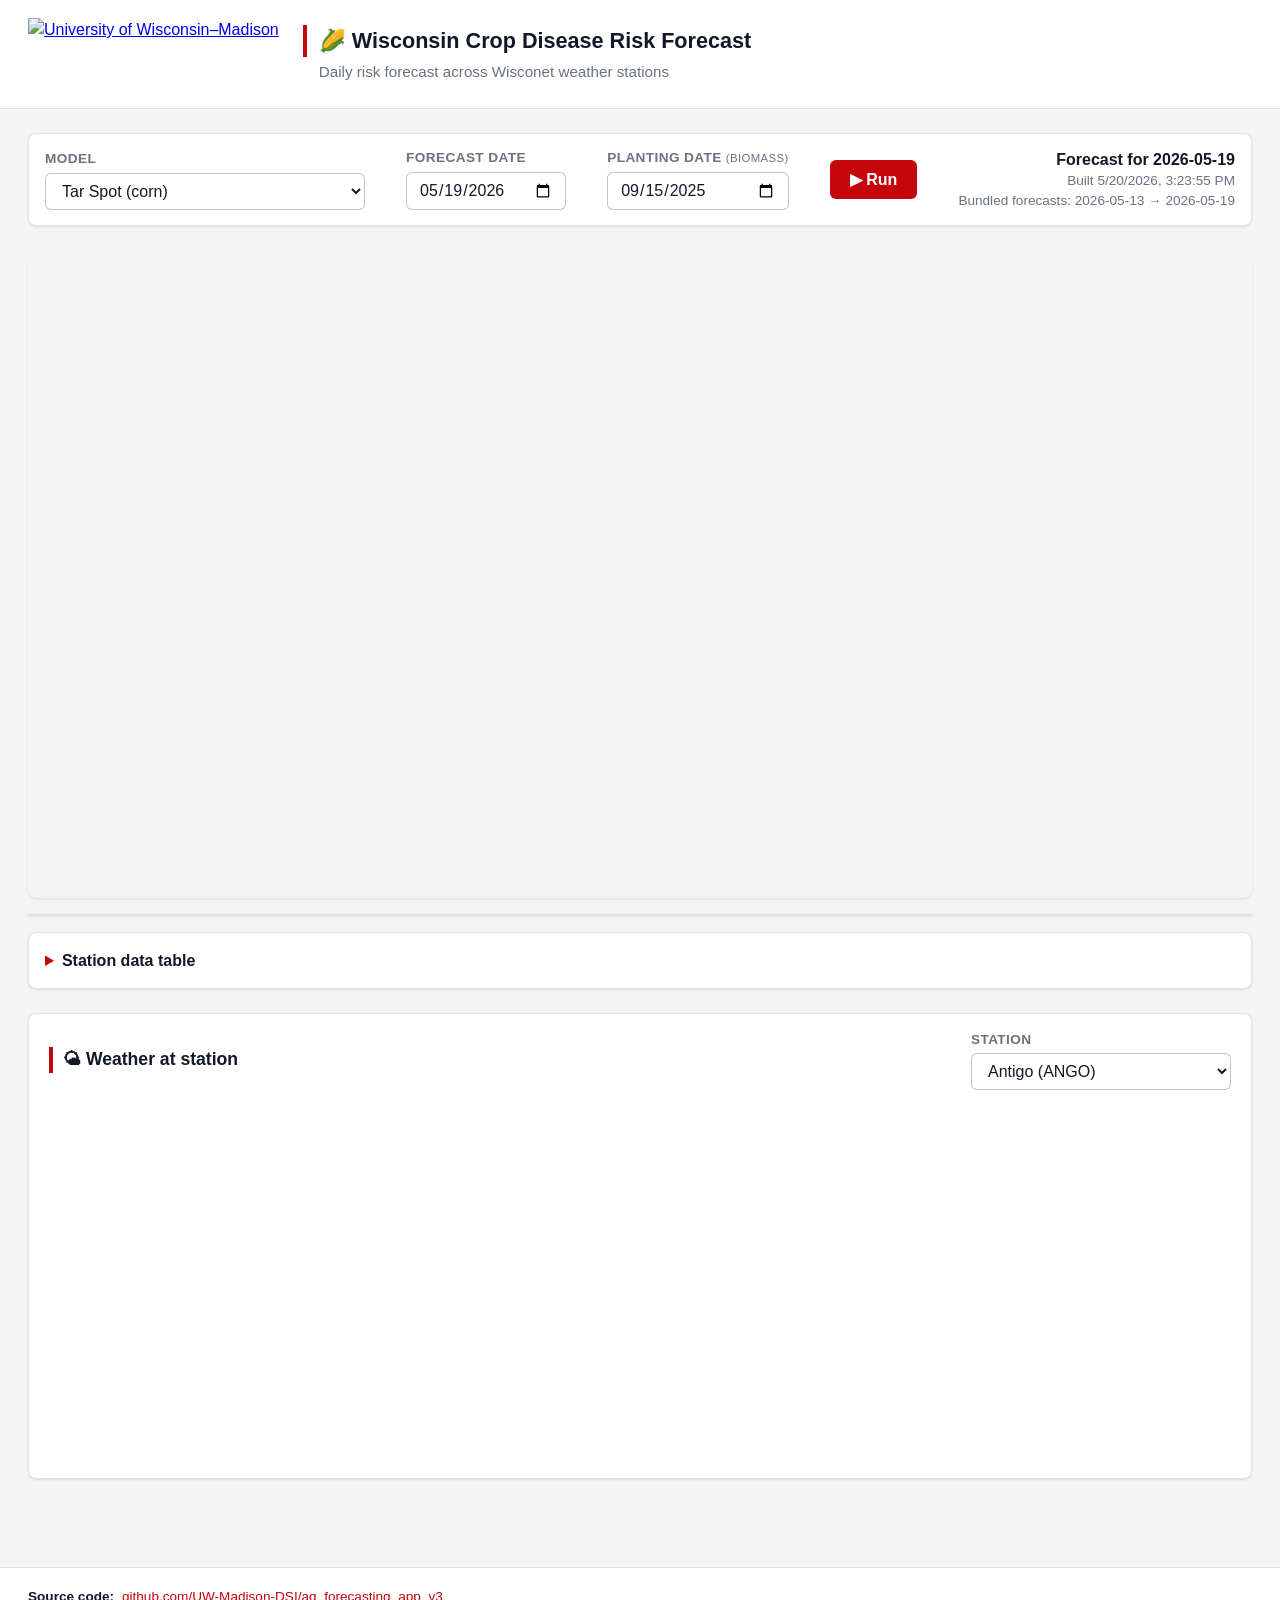
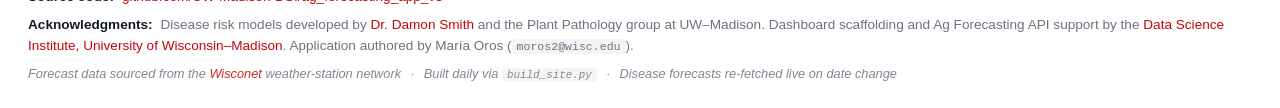
==== site/index.html @ 80a5a7da "ADD references and ackloledgements" ====
<!doctype html>
<html lang="en">
<head>
  <meta charset="utf-8">
  <meta name="viewport" content="width=device-width, initial-scale=1.0">
  <title>Wisconsin Crop Disease Risk Forecast</title>

  <!-- Leaflet (open-source map, no API token needed). -->
  <link rel="stylesheet"
        href="https://unpkg.com/leaflet@1.9.4/dist/leaflet.css"
        crossorigin="anonymous">

  <link rel="stylesheet" href="assets/uw-brand.css">
</head>
<body>

  <header class="site-header">
    <a href="https://www.wisc.edu/" class="brand-link" target="_blank" rel="noopener">
      <img src="assets/uw-logo-horizontal-color-web-digital.png"
           alt="University of Wisconsin–Madison"
           class="brand-logo">
    </a>
    <div class="site-title">
      <h1>🌽 Wisconsin Crop Disease Risk Forecast</h1>
      <p class="site-subtitle">
        Daily risk forecast across Wisconet weather stations
      </p>
    </div>
  </header>

  <main>
    <section class="controls">
      <label class="control">
        <span>Model</span>
        <select id="model-select"></select>
      </label>

      <label class="control">
        <span>Forecast date</span>
        <input type="date" id="forecast-date-input">
      </label>

      <label class="control">
        <span>Planting date <small>(biomass)</small></span>
        <input type="date" id="planting-date-input">
      </label>

      <div class="control control-actions">
        <span>&nbsp;</span>
        <button id="run-btn" type="button" class="run-btn"
                title="Re-fetch the forecast for the selected date via the proxy">
          ▶ Run
        </button>
      </div>

      <div class="control-meta">
        <div id="forecast-date"></div>
        <div id="generated-at" class="muted"></div>
        <div id="date-status" class="muted"></div>
        <div id="data-source" class="muted source-badge"></div>
      </div>
    </section>

    <section id="metrics" class="metrics"></section>

    <section class="map-wrapper">
      <div id="map" role="region" aria-label="Station map"></div>
    </section>

    <section id="model-info" class="model-info"></section>

    <details class="table-wrapper">
      <summary>Station data table</summary>
      <div class="table-scroll">
        <table id="station-table"></table>
      </div>
    </details>

    <section class="weather-wrapper">
      <header class="weather-header">
        <h2>🌤 Weather at station</h2>
        <label class="control">
          <span>Station</span>
          <select id="weather-station"></select>
        </label>
      </header>
      <div class="weather-chart-container">
        <p class="weather-empty muted" style="display:none">
          No weather series bundled for this station.
        </p>
        <canvas id="weather-chart"></canvas>
      </div>
    </section>
  </main>

  <footer class="site-footer">
    <div class="footer-row">
      <strong>Source code:</strong>
      <a href="https://github.com/UW-Madison-DSI/ag_forecasting_app_v3"
         target="_blank" rel="noopener">
        github.com/UW-Madison-DSI/ag_forecasting_app_v3
      </a>
    </div>
    <div class="footer-row">
      <strong>Acknowledgments:</strong>
      Disease risk models developed by
      <a href="https://plantpath.wisc.edu/" target="_blank" rel="noopener">Dr. Damon Smith</a>
      and the Plant Pathology group at UW–Madison.
      Dashboard scaffolding and Ag Forecasting API support by the
      <a href="https://datascience.wisc.edu/" target="_blank" rel="noopener">
        Data Science Institute, University of Wisconsin–Madison</a>.
      Application authored by María Oros (<code>moros2@wisc.edu</code>).
    </div>
    <div class="footer-row footer-meta">
      Forecast data sourced from the
      <a href="https://wisconet.wisc.edu/" target="_blank" rel="noopener">Wisconet</a>
      weather-station network
      <span class="sep">·</span>
      Built daily via <code>build_site.py</code>
      <span class="sep">·</span>
      Disease forecasts re-fetched live on date change
    </div>
  </footer>

  <!-- External libs (CDN). -->
  <script src="https://unpkg.com/leaflet@1.9.4/dist/leaflet.js"
          crossorigin="anonymous"></script>
  <script src="https://cdn.jsdelivr.net/npm/chart.js@4.4.1/dist/chart.umd.min.js"
          crossorigin="anonymous"></script>

  <!-- Local modules. Loaded in dependency order. -->
  <script src="lib/biomass.js"></script>
  <script src="lib/forecast-api.js"></script>
  <script src="lib/map.js"></script>
  <script src="lib/weather.js"></script>
  <script src="lib/render.js"></script>
  <script src="lib/app.js"></script>
</body>
</html>
---- site/assets/uw-brand.css ----
/* UW–Madison brand tokens + layout for the static dashboard.
   Mirrors the design tokens in features/theme.py so the static site
   stays visually consistent with the Streamlit app. */

:root {
  --uw-red:       #C5050C;   /* Badger Red */
  --uw-anchor:    #9B0000;
  --ink:          #111827;
  --ink-muted:    #6B7280;
  --surface:      #FFFFFF;
  --surface-alt:  #F4F4F5;
  --border:       rgba(17, 24, 39, 0.12);
  --border-strong:rgba(17, 24, 39, 0.25);
  --radius:       8px;
  --shadow-sm:    0 1px 2px rgba(0, 0, 0, 0.04), 0 1px 3px rgba(0, 0, 0, 0.06);
  --font-stack:   Inter, -apple-system, BlinkMacSystemFont, "Segoe UI", Arial, sans-serif;
}

* { box-sizing: border-box; }

html, body { margin: 0; padding: 0; }

body {
  font-family: var(--font-stack);
  color: var(--ink);
  background: var(--surface-alt);
  line-height: 1.45;
}

/* -------------------- Header -------------------- */

.site-header {
  display: flex;
  align-items: center;
  gap: 24px;
  padding: 18px 28px;
  background: var(--surface);
  border-bottom: 1px solid var(--border);
}

.brand-logo {
  height: 72px;
  width: auto;
  display: block;
}

.site-title h1 {
  margin: 0;
  font-size: 1.35rem;
  font-weight: 700;
  border-left: 4px solid var(--uw-red);
  padding-left: 12px;
}

.site-subtitle {
  margin: 4px 0 0 16px;
  color: var(--ink-muted);
  font-size: 0.95rem;
}

/* -------------------- Layout -------------------- */

main {
  max-width: 1400px;
  margin: 0 auto;
  padding: 24px 28px 64px;
}

/* -------------------- Controls -------------------- */

.controls {
  display: flex;
  align-items: center;
  justify-content: space-between;
  gap: 16px;
  margin-bottom: 16px;
  padding: 14px 16px;
  background: var(--surface);
  border: 1px solid var(--border);
  border-radius: var(--radius);
  box-shadow: var(--shadow-sm);
}

.control {
  display: flex;
  flex-direction: column;
  gap: 4px;
  font-size: 0.85rem;
  font-weight: 600;
  color: var(--ink-muted);
  text-transform: uppercase;
  letter-spacing: 0.4px;
}

.control select,
.control input[type="date"] {
  padding: 8px 12px;
  font-size: 1rem;
  font-weight: 500;
  border: 1px solid var(--border-strong);
  border-radius: 6px;
  background: var(--surface);
  color: var(--ink);
  min-width: 200px;
  font-family: inherit;
}
.control select { min-width: 260px; }
.control input[type="date"] { min-width: 160px; }
.control select:focus,
.control input[type="date"]:focus {
  outline: 2px solid var(--uw-red);
  outline-offset: 2px;
}
.control small { color: var(--ink-muted); font-weight: 400; }

.error-text   { color: var(--uw-anchor); font-weight: 600; }
.pending-text { color: #b45309; font-weight: 600; }   /* amber */
.success-text { color: #047857; font-weight: 600; }   /* emerald */

.run-btn {
  padding: 10px 20px;
  font-size: 1rem;
  font-weight: 700;
  background: var(--uw-red);
  color: white;
  border: none;
  border-radius: 6px;
  cursor: pointer;
  transition: background 0.15s ease;
  font-family: inherit;
}
.run-btn:hover  { background: var(--uw-anchor); }
.run-btn:active { transform: translateY(1px); }
.run-btn:focus  { outline: 2px solid var(--ink); outline-offset: 2px; }

.control-actions { justify-content: flex-end; }
.control-actions > span:first-child { display: none; }

.source-badge {
  display: inline-block;
  padding: 2px 8px;
  border-radius: 10px;
  font-size: 0.72rem;
  font-weight: 700;
  text-transform: uppercase;
  letter-spacing: 0.5px;
  background: var(--surface-alt);
  border: 1px solid var(--border);
}
.source-badge[data-source="bundled"]      { background: #ecfdf5; color: #047857; border-color: #a7f3d0; }
.source-badge[data-source="proxy"]        { background: #eff6ff; color: #1d4ed8; border-color: #bfdbfe; }
.source-badge[data-source="direct"]       { background: #fff7ed; color: #c2410c; border-color: #fed7aa; }
.source-badge[data-source="proxy-cache"]  { background: #f5f3ff; color: #6d28d9; border-color: #ddd6fe; }
.source-badge[data-source="direct-cache"] { background: #f5f3ff; color: #6d28d9; border-color: #ddd6fe; }
.source-badge:empty { display: none; }

.control-meta {
  text-align: right;
}
.control-meta > div:first-child {
  font-weight: 700;
  color: var(--ink);
}
.muted { color: var(--ink-muted); font-size: 0.85rem; }

/* -------------------- Metric tiles -------------------- */

.metrics {
  display: grid;
  grid-template-columns: repeat(5, 1fr);
  gap: 12px;
  margin-bottom: 16px;
}

.metric-tile {
  padding: 14px 16px;
  background: var(--surface);
  border: 1px solid var(--border);
  border-radius: var(--radius);
  box-shadow: var(--shadow-sm);
}

.metric-label {
  font-size: 0.78rem;
  font-weight: 700;
  text-transform: uppercase;
  letter-spacing: 0.4px;
  line-height: 1.2;
}

.metric-value {
  font-size: 2rem;
  font-weight: 800;
  color: var(--ink);
  margin-top: 6px;
  line-height: 1.1;
}

/* -------------------- Map -------------------- */

.map-wrapper { margin-bottom: 16px; }

#map {
  width: 100%;
  height: 640px;
  border-radius: var(--radius);
  box-shadow: var(--shadow-sm);
  background: var(--surface-alt);
}

.station-marker {
  background: transparent;
  border: none;
}

.leaflet-popup-content-wrapper {
  border-radius: 8px;
}
.leaflet-popup-content {
  font-family: var(--font-stack);
  font-size: 0.9rem;
  margin: 10px 14px;
}
.popup-name { font-weight: 700; }
.popup-meta { color: var(--ink-muted); font-size: 0.82rem; margin: 2px 0 6px; }
.popup-class { font-weight: 700; }

/* -------------------- Model info / table -------------------- */

.model-info {
  background: var(--surface);
  border: 1px solid var(--border);
  border-radius: var(--radius);
  padding: 0 16px;
  margin-bottom: 16px;
  box-shadow: var(--shadow-sm);
}
.model-info details { padding: 12px 0; }
.model-info summary {
  cursor: pointer;
  font-weight: 700;
  padding: 6px 0;
}
.model-info summary::marker { color: var(--uw-red); }
.model-info p, .model-info ul {
  margin: 8px 0;
  color: var(--ink);
}
.model-info code {
  background: var(--surface-alt);
  padding: 2px 6px;
  border-radius: 3px;
  font-size: 0.85em;
}

.table-wrapper {
  background: var(--surface);
  border: 1px solid var(--border);
  border-radius: var(--radius);
  padding: 12px 16px;
  box-shadow: var(--shadow-sm);
}
.table-wrapper summary {
  cursor: pointer;
  font-weight: 700;
  padding: 4px 0;
}
.table-wrapper summary::marker { color: var(--uw-red); }
.table-scroll {
  overflow-x: auto;
  margin-top: 12px;
}
.table-wrapper table {
  width: 100%;
  border-collapse: collapse;
  font-size: 0.9rem;
}
.table-wrapper th,
.table-wrapper td {
  text-align: left;
  padding: 8px 12px;
  border-bottom: 1px solid var(--border);
  white-space: nowrap;
}
.table-wrapper th {
  background: var(--surface-alt);
  font-weight: 700;
  position: sticky; top: 0;
}
.table-wrapper tbody tr:hover { background: var(--surface-alt); }

.class-pill {
  display: inline-block;
  padding: 2px 10px;
  border-radius: 10px;
  font-size: 0.78rem;
  font-weight: 700;
  color: white;
  text-transform: uppercase;
  letter-spacing: 0.3px;
}

/* -------------------- Weather section -------------------- */

.weather-wrapper {
  margin-top: 24px;
  background: var(--surface);
  border: 1px solid var(--border);
  border-radius: var(--radius);
  padding: 16px 20px;
  box-shadow: var(--shadow-sm);
}

.weather-header {
  display: flex;
  justify-content: space-between;
  align-items: center;
  gap: 16px;
  margin-bottom: 12px;
  flex-wrap: wrap;
}
.weather-header h2 {
  margin: 0;
  font-size: 1.1rem;
  font-weight: 700;
  border-left: 4px solid var(--uw-red);
  padding-left: 10px;
}

.weather-chart-container {
  position: relative;
  height: 360px;
  width: 100%;
}
.weather-empty {
  position: absolute;
  top: 50%;
  left: 50%;
  transform: translate(-50%, -50%);
}

/* -------------------- Footer -------------------- */

.site-footer {
  margin-top: 24px;
  padding: 18px 28px;
  border-top: 1px solid var(--border);
  background: var(--surface);
  color: var(--ink-muted);
  font-size: 0.85rem;
  line-height: 1.55;
}
.site-footer .sep { margin: 0 6px; }

.site-footer .footer-row {
  margin-bottom: 6px;
}
.site-footer .footer-row strong {
  color: var(--ink);
  font-weight: 600;
  margin-right: 4px;
}
.site-footer .footer-meta {
  margin-top: 8px;
  font-size: 0.8rem;
  font-style: italic;
  opacity: 0.85;
}
.site-footer a {
  color: var(--uw-red);
  text-decoration: none;
}
.site-footer a:hover { text-decoration: underline; }
.site-footer code {
  font-size: 0.85em;
  background: var(--surface-alt);
  padding: 1px 5px;
  border-radius: 3px;
}

/* -------------------- Responsive -------------------- */

@media (max-width: 900px) {
  .metrics { grid-template-columns: repeat(2, 1fr); }
  .site-header { flex-direction: column; align-items: flex-start; }
  .brand-logo { height: 56px; }
  #map { height: 480px; }
  .control select { min-width: 200px; }
}
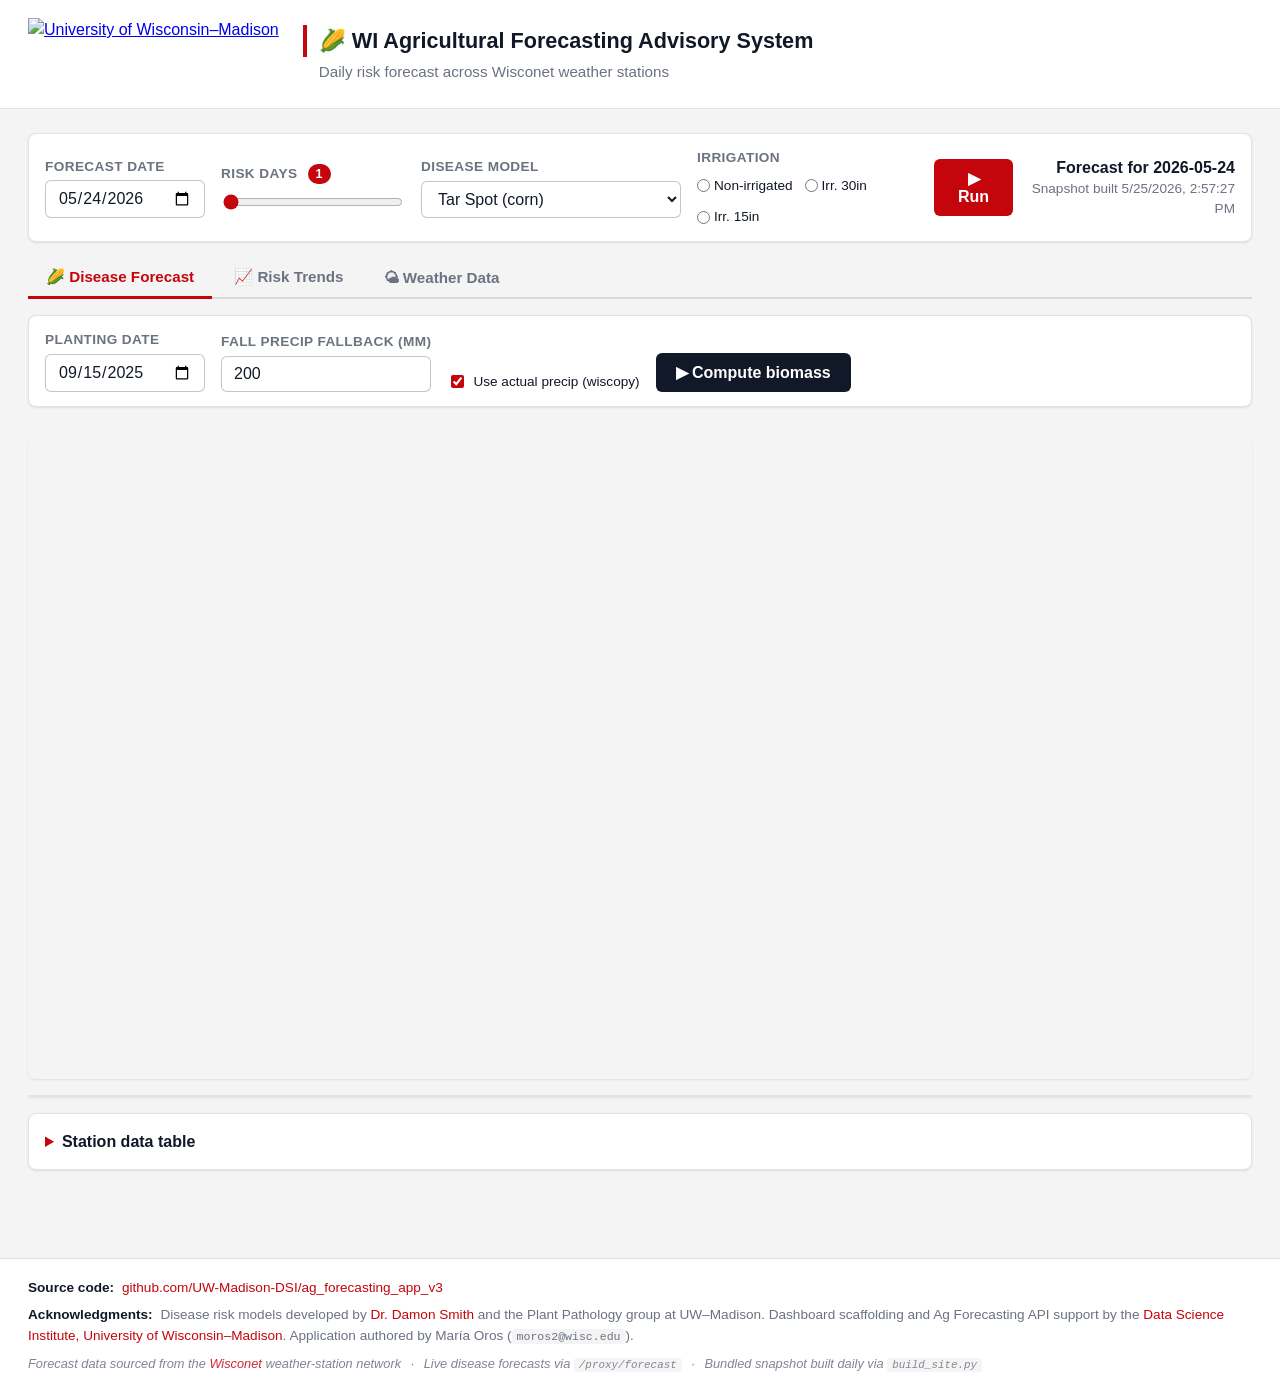
==== commit 17b0c069: "site: port Streamlit feature parity to the static dashboard Adds tabbed UI (Disease Forecast / Risk " ====
--- a/site/index.html
+++ b/site/index.html
@@ -3,7 +3,7 @@
 <head>
   <meta charset="utf-8">
   <meta name="viewport" content="width=device-width, initial-scale=1.0">
-  <title>Wisconsin Crop Disease Risk Forecast</title>
+  <title>WI Agricultural Forecasting Advisory System</title>
 
   <!-- Leaflet (open-source map, no API token needed). -->
   <link rel="stylesheet"
@@ -21,7 +21,7 @@
            class="brand-logo">
     </a>
     <div class="site-title">
-      <h1>🌽 Wisconsin Crop Disease Risk Forecast</h1>
+      <h1>🌽 WI Agricultural Forecasting Advisory System</h1>
       <p class="site-subtitle">
         Daily risk forecast across Wisconet weather stations
       </p>
@@ -29,26 +29,37 @@
   </header>
 
   <main>
+    <!-- Top controls bar — these apply to every tab. -->
     <section class="controls">
-      <label class="control">
-        <span>Model</span>
-        <select id="model-select"></select>
-      </label>
-
       <label class="control">
         <span>Forecast date</span>
         <input type="date" id="forecast-date-input">
       </label>
 
+      <label class="control control-slider">
+        <span>Risk days <small id="risk-days-value">1</small></span>
+        <input type="range" id="risk-days-input" min="1" max="7" value="1" step="1">
+      </label>
+
       <label class="control">
-        <span>Planting date <small>(biomass)</small></span>
-        <input type="date" id="planting-date-input">
+        <span>Disease model</span>
+        <select id="model-select"></select>
       </label>
+
+      <!-- White-Mold sub-radio (hidden unless the WM model is selected). -->
+      <div class="control control-wm" id="wm-irrigation-wrap" hidden>
+        <span>Irrigation</span>
+        <div class="radio-row" id="wm-irrigation">
+          <label><input type="radio" name="wm-irr" value="non"> Non-irrigated</label>
+          <label><input type="radio" name="wm-irr" value="30in"> Irr. 30in</label>
+          <label><input type="radio" name="wm-irr" value="15in"> Irr. 15in</label>
+        </div>
+      </div>
 
       <div class="control control-actions">
         <span>&nbsp;</span>
         <button id="run-btn" type="button" class="run-btn"
-                title="Re-fetch the forecast for the selected date via the proxy">
+                title="Re-fetch the forecast for the selected date">
           ▶ Run
         </button>
       </div>
@@ -61,35 +72,136 @@
       </div>
     </section>
 
-    <section id="metrics" class="metrics"></section>
-
-    <section class="map-wrapper">
-      <div id="map" role="region" aria-label="Station map"></div>
-    </section>
-
-    <section id="model-info" class="model-info"></section>
-
-    <details class="table-wrapper">
-      <summary>Station data table</summary>
-      <div class="table-scroll">
-        <table id="station-table"></table>
-      </div>
-    </details>
-
-    <section class="weather-wrapper">
-      <header class="weather-header">
-        <h2>🌤 Weather at station</h2>
-        <label class="control">
-          <span>Station</span>
-          <select id="weather-station"></select>
-        </label>
-      </header>
-      <div class="weather-chart-container">
-        <p class="weather-empty muted" style="display:none">
-          No weather series bundled for this station.
+    <!-- Tab navigation. -->
+    <nav class="tabs" role="tablist" aria-label="Dashboard sections">
+      <button class="tab-btn active" role="tab" aria-selected="true"
+              data-tab="forecast">🌽 Disease Forecast</button>
+      <button class="tab-btn" role="tab" aria-selected="false"
+              data-tab="trends">📈 Risk Trends</button>
+      <button class="tab-btn" role="tab" aria-selected="false"
+              data-tab="weather">🌤 Weather Data</button>
+    </nav>
+
+    <!-- =================== TAB: Disease Forecast =================== -->
+    <section class="tab-panel" data-tab-panel="forecast">
+
+      <!-- Biomass-only inputs — toggled by app.js when "Cereal Rye Biomass"
+           is the selected model. -->
+      <div class="biomass-controls" id="biomass-controls" hidden>
+        <label class="control">
+          <span>Planting date</span>
+          <input type="date" id="planting-date-input">
+        </label>
+        <label class="control">
+          <span>Fall precip fallback (mm)</span>
+          <input type="number" id="fall-precip-input" min="0" max="2000" step="10" value="200">
+        </label>
+        <label class="control control-check">
+          <span>&nbsp;</span>
+          <label class="inline-check">
+            <input type="checkbox" id="use-real-precip" checked>
+            Use actual precip (wiscopy)
+          </label>
+        </label>
+        <div class="control control-actions">
+          <span>&nbsp;</span>
+          <button id="biomass-run-btn" type="button" class="run-btn run-btn-sec"
+                  title="Run the cereal-rye biomass model for every station">
+            ▶ Compute biomass
+          </button>
+        </div>
+        <div id="biomass-status" class="muted"></div>
+      </div>
+
+      <section id="metrics" class="metrics"></section>
+
+      <section class="map-wrapper">
+        <div id="map" role="region" aria-label="Station map"></div>
+      </section>
+
+      <section id="model-info" class="model-info"></section>
+
+      <details class="table-wrapper">
+        <summary>Station data table</summary>
+        <div class="table-scroll">
+          <table id="station-table"></table>
+        </div>
+      </details>
+    </section>
+
+    <!-- =================== TAB: Risk Trends =================== -->
+    <section class="tab-panel" data-tab-panel="trends" hidden>
+      <div class="panel-controls">
+        <label class="control control-multi">
+          <span>Stations (multi-select)</span>
+          <select id="trends-stations" multiple size="6"></select>
+          <small class="muted">Cmd/Ctrl-click to add or remove stations.</small>
+        </label>
+        <div class="control-meta">
+          <div id="trends-meta" class="muted"></div>
+        </div>
+      </div>
+
+      <div class="chart-wrapper">
+        <p id="trends-empty" class="muted chart-empty" style="display:none">
+          Pick a date with at least one selected station and click Run.
         </p>
-        <canvas id="weather-chart"></canvas>
-      </div>
+        <canvas id="trends-line-chart"></canvas>
+      </div>
+
+      <div class="chart-wrapper" style="margin-top:18px;">
+        <canvas id="trends-bar-chart"></canvas>
+      </div>
+
+      <details class="table-wrapper">
+        <summary>Raw trend data</summary>
+        <div class="table-scroll">
+          <table id="trends-table"></table>
+        </div>
+      </details>
+    </section>
+
+    <!-- =================== TAB: Weather Data =================== -->
+    <section class="tab-panel" data-tab-panel="weather" hidden>
+      <div class="panel-controls">
+        <label class="control control-multi">
+          <span>Stations (multi-select)</span>
+          <select id="weather-stations" multiple size="6"></select>
+        </label>
+        <label class="control">
+          <span>Weather field</span>
+          <select id="weather-field"></select>
+        </label>
+        <label class="control">
+          <span>Start date</span>
+          <input type="date" id="weather-start">
+        </label>
+        <label class="control">
+          <span>End date</span>
+          <input type="date" id="weather-end">
+        </label>
+        <div class="control control-actions">
+          <span>&nbsp;</span>
+          <button id="weather-run-btn" type="button" class="run-btn run-btn-sec">
+            ▶ Fetch weather
+          </button>
+        </div>
+        <div id="weather-status" class="muted"></div>
+      </div>
+
+      <div class="chart-wrapper chart-wrapper-tall">
+        <p id="weather-empty" class="muted chart-empty" style="display:none">
+          Pick stations and a field, then click Fetch weather.
+        </p>
+        <canvas id="weather-multi-chart"></canvas>
+      </div>
+
+      <details class="table-wrapper">
+        <summary>Raw weather data</summary>
+        <div class="table-scroll">
+          <table id="weather-table"></table>
+        </div>
+      </details>
     </section>
   </main>
 
@@ -116,9 +228,9 @@
       <a href="https://wisconet.wisc.edu/" target="_blank" rel="noopener">Wisconet</a>
       weather-station network
       <span class="sep">·</span>
-      Built daily via <code>build_site.py</code>
+      Live disease forecasts via <code>/proxy/forecast</code>
       <span class="sep">·</span>
-      Disease forecasts re-fetched live on date change
+      Bundled snapshot built daily via <code>build_site.py</code>
     </div>
   </footer>
 
@@ -133,6 +245,7 @@
   <script src="lib/forecast-api.js"></script>
   <script src="lib/map.js"></script>
   <script src="lib/weather.js"></script>
+  <script src="lib/trends.js"></script>
   <script src="lib/render.js"></script>
   <script src="lib/app.js"></script>
 </body>
--- a/site/assets/uw-brand.css
+++ b/site/assets/uw-brand.css
@@ -300,7 +300,158 @@
   letter-spacing: 0.3px;
 }
 
-/* -------------------- Weather section -------------------- */
+/* -------------------- Tabs -------------------- */
+
+.tabs {
+  display: flex;
+  gap: 4px;
+  margin-bottom: 16px;
+  border-bottom: 2px solid var(--border);
+}
+.tab-btn {
+  padding: 10px 18px;
+  font-size: 0.95rem;
+  font-weight: 700;
+  font-family: inherit;
+  color: var(--ink-muted);
+  background: transparent;
+  border: none;
+  border-bottom: 3px solid transparent;
+  cursor: pointer;
+  margin-bottom: -2px;
+  transition: color 0.15s ease, border-color 0.15s ease;
+}
+.tab-btn:hover { color: var(--ink); }
+.tab-btn.active {
+  color: var(--uw-red);
+  border-bottom-color: var(--uw-red);
+}
+.tab-btn:focus { outline: 2px solid var(--ink); outline-offset: -4px; }
+.tab-panel[hidden] { display: none; }
+
+/* -------------------- Slider -------------------- */
+
+.control-slider input[type="range"] {
+  width: 180px;
+  accent-color: var(--uw-red);
+  margin-top: 6px;
+}
+.control-slider small {
+  display: inline-block;
+  margin-left: 6px;
+  padding: 1px 8px;
+  background: var(--uw-red);
+  color: white;
+  border-radius: 10px;
+  font-size: 0.78rem;
+  font-weight: 700;
+}
+
+/* -------------------- White Mold sub-radio -------------------- */
+
+.control-wm .radio-row {
+  display: flex;
+  gap: 12px;
+  flex-wrap: wrap;
+  margin-top: 4px;
+}
+.control-wm .radio-row label {
+  display: flex;
+  align-items: center;
+  gap: 4px;
+  font-weight: 500;
+  color: var(--ink);
+  font-size: 0.85rem;
+  text-transform: none;
+  letter-spacing: 0;
+}
+.control-wm .radio-row input[type="radio"] {
+  accent-color: var(--uw-red);
+  margin: 0;
+}
+
+/* -------------------- Biomass / panel sub-controls -------------------- */
+
+.biomass-controls,
+.panel-controls {
+  display: flex;
+  align-items: flex-end;
+  gap: 16px;
+  margin-bottom: 16px;
+  padding: 14px 16px;
+  background: var(--surface);
+  border: 1px solid var(--border);
+  border-radius: var(--radius);
+  box-shadow: var(--shadow-sm);
+  flex-wrap: wrap;
+}
+
+.biomass-controls input[type="number"] {
+  padding: 8px 12px;
+  font-size: 1rem;
+  border: 1px solid var(--border-strong);
+  border-radius: 6px;
+  background: var(--surface);
+  color: var(--ink);
+  font-family: inherit;
+  min-width: 140px;
+}
+
+.inline-check {
+  display: flex;
+  align-items: center;
+  gap: 6px;
+  font-weight: 500;
+  font-size: 0.85rem;
+  color: var(--ink);
+  text-transform: none;
+  letter-spacing: 0;
+}
+.inline-check input[type="checkbox"] { accent-color: var(--uw-red); }
+
+.run-btn-sec { background: var(--ink); }
+.run-btn-sec:hover { background: #1f2937; }
+
+/* -------------------- Multi-select -------------------- */
+
+.control-multi select[multiple] {
+  min-width: 320px;
+  min-height: 130px;
+  padding: 6px 8px;
+  font-size: 0.92rem;
+  font-weight: 500;
+  border: 1px solid var(--border-strong);
+  border-radius: 6px;
+  background: var(--surface);
+  color: var(--ink);
+  font-family: inherit;
+}
+.control-multi select[multiple] option:checked {
+  background: var(--uw-red) linear-gradient(0deg, var(--uw-red), var(--uw-red));
+  color: white;
+}
+
+/* -------------------- Chart wrapper (Trends, Weather) -------------------- */
+
+.chart-wrapper {
+  position: relative;
+  height: 420px;
+  width: 100%;
+  background: var(--surface);
+  border: 1px solid var(--border);
+  border-radius: var(--radius);
+  padding: 14px 16px;
+  box-shadow: var(--shadow-sm);
+}
+.chart-wrapper-tall { height: 520px; }
+.chart-empty {
+  position: absolute;
+  top: 50%; left: 50%;
+  transform: translate(-50%, -50%);
+  text-align: center;
+}
+
+/* -------------------- Weather section (Disease tab inline chart) -------------------- */
 
 .weather-wrapper {
   margin-top: 24px;
@@ -310,7 +461,6 @@
   padding: 16px 20px;
   box-shadow: var(--shadow-sm);
 }
-
 .weather-header {
   display: flex;
   justify-content: space-between;
@@ -326,7 +476,6 @@
   border-left: 4px solid var(--uw-red);
   padding-left: 10px;
 }
-
 .weather-chart-container {
   position: relative;
   height: 360px;
@@ -386,4 +535,9 @@
   .brand-logo { height: 56px; }
   #map { height: 480px; }
   .control select { min-width: 200px; }
-}
+  .control-multi select[multiple] { min-width: 240px; }
+  .tabs { overflow-x: auto; }
+  .tab-btn { white-space: nowrap; }
+  .controls { flex-direction: column; align-items: stretch; }
+  .control-meta { text-align: left; }
+}
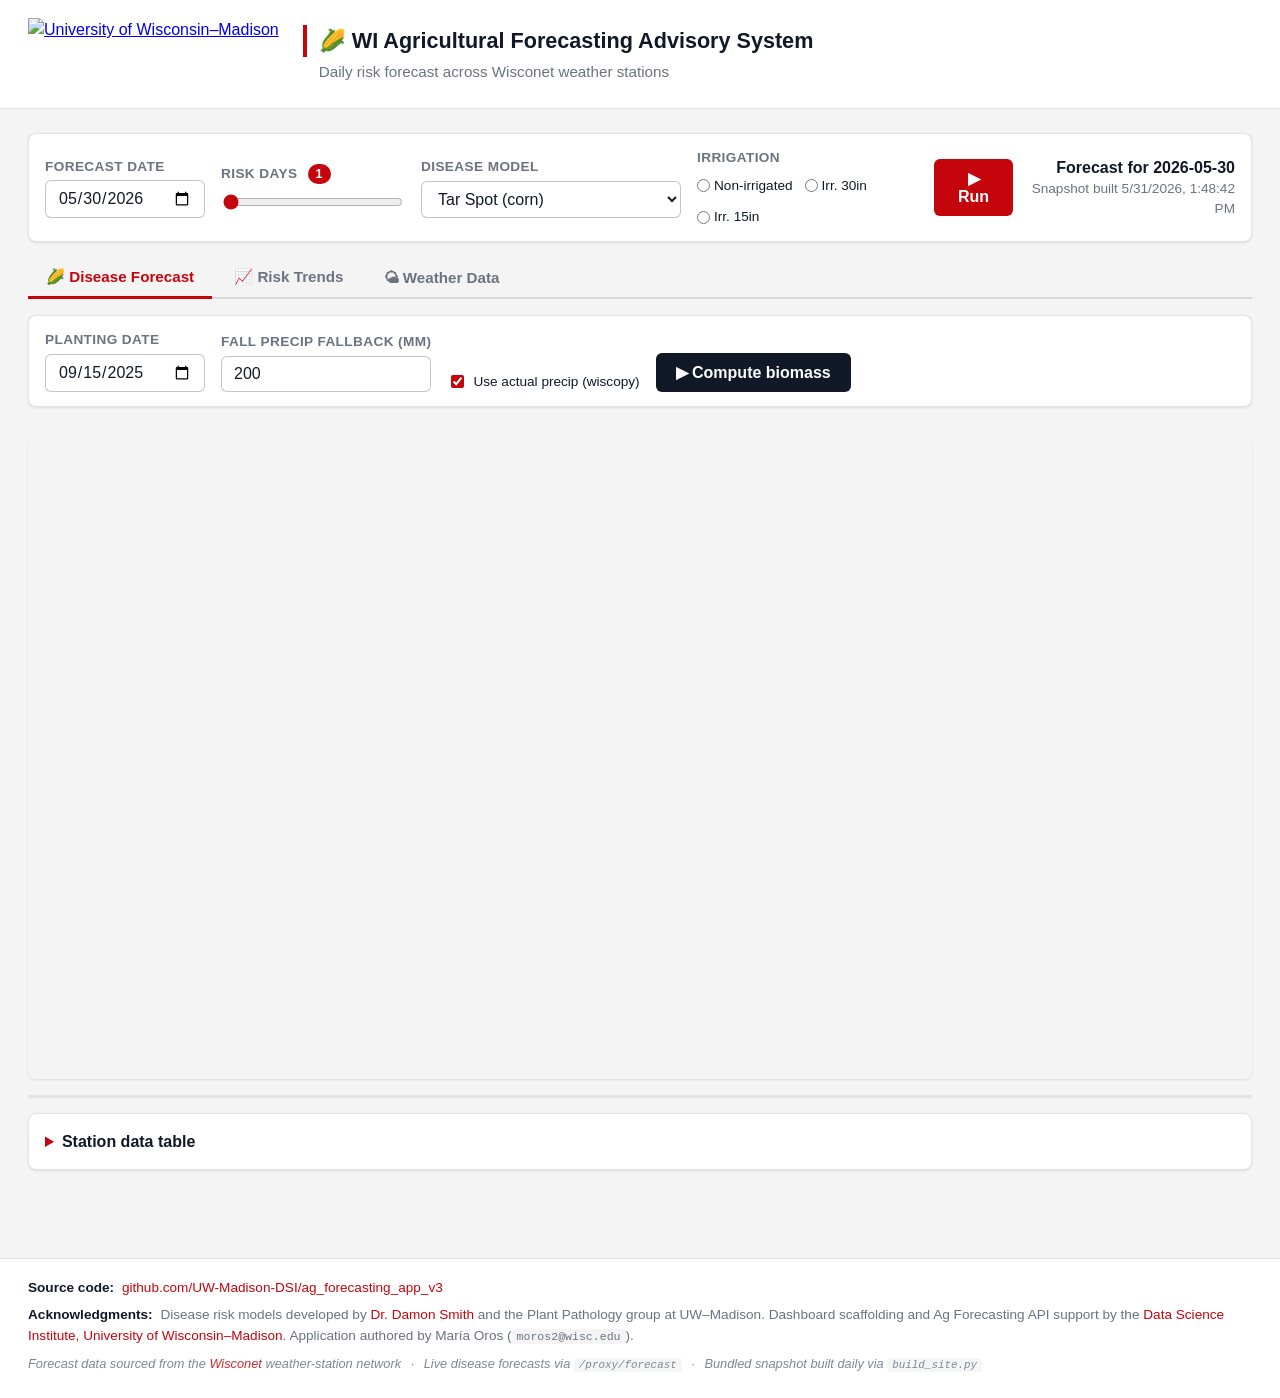
==== commit c9531f78: "config: pull GA measurement id from env var, keep it out of git Adds a tiny `site/config.js` generat" ====
--- a/site/index.html
+++ b/site/index.html
@@ -11,6 +11,30 @@
         crossorigin="anonymous">
 
   <link rel="stylesheet" href="assets/uw-brand.css">
+
+  <!-- Runtime config written by backend/main.py at startup from env vars
+       (GA_MEASUREMENT_ID, …). Loaded synchronously so it's available before
+       the analytics bootstrap below. A 404 here is fine — the bootstrap
+       no-ops when window.APP_CONFIG is missing. -->
+  <script src="/config.js"></script>
+  <script>
+    (function () {
+      var cfg = window.APP_CONFIG || {};
+      var gaId = cfg.gaMeasurementId;
+      if (!gaId) return;
+      // Standard gtag.js bootstrap, with the id pulled from APP_CONFIG so
+      // the ID never appears in source.
+      var s = document.createElement("script");
+      s.async = true;
+      s.src = "https://www.googletagmanager.com/gtag/js?id=" + encodeURIComponent(gaId);
+      document.head.appendChild(s);
+      window.dataLayer = window.dataLayer || [];
+      function gtag() { window.dataLayer.push(arguments); }
+      window.gtag = gtag;
+      gtag("js", new Date());
+      gtag("config", gaId);
+    })();
+  </script>
 </head>
 <body>
 
